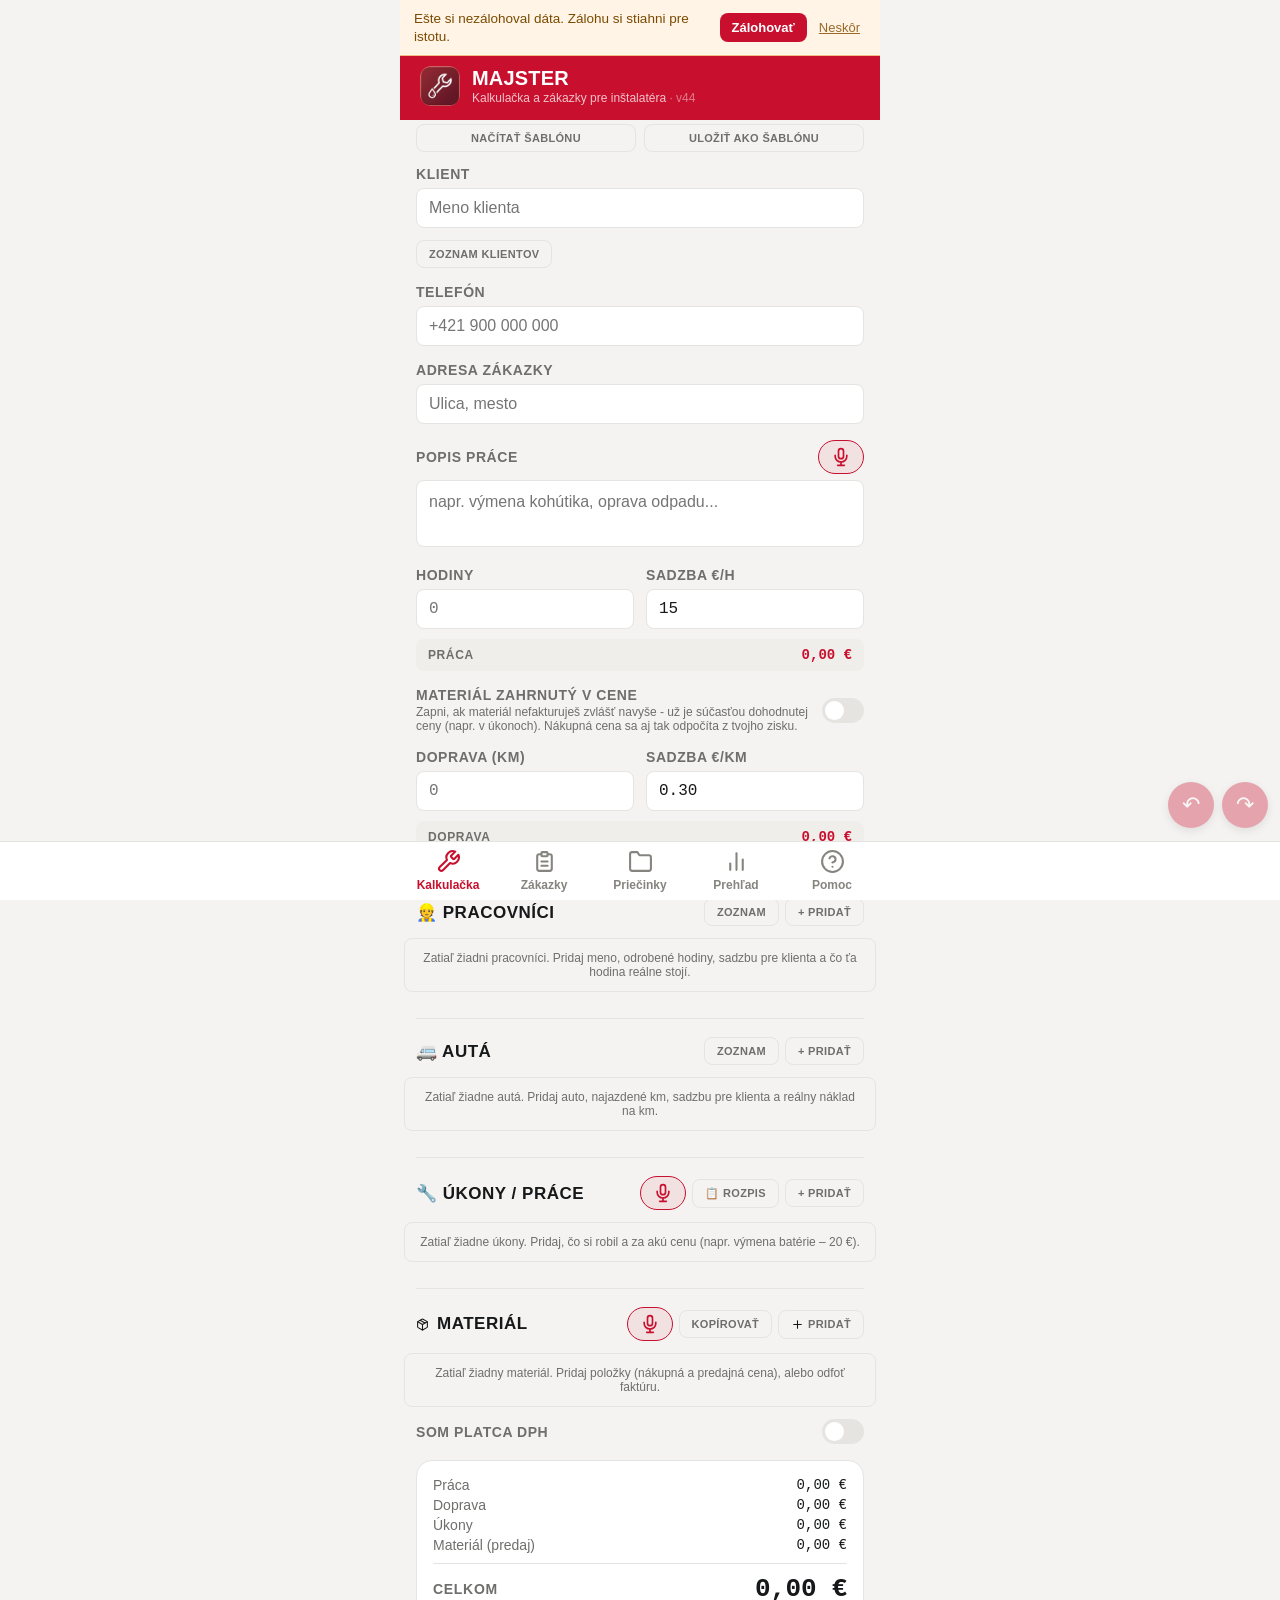
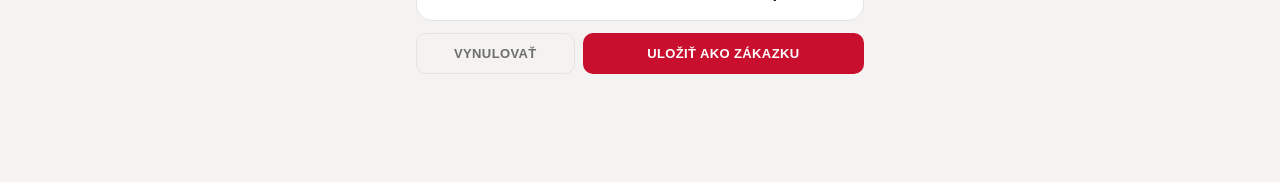
==== index.html @ df2d416d "Add files via upload" ====
<!DOCTYPE html>
<html lang="sk">
<head>
<meta charset="UTF-8" />
<meta name="viewport" content="width=device-width, initial-scale=1, maximum-scale=1, user-scalable=no, viewport-fit=cover" />
<title>Majster – Zákazky a fotodokumentácia</title>
<meta name="theme-color" content="#C8102E" />
<link rel="manifest" href="[data-uri]" />
<link rel="icon" href="[data-uri]" />
<link rel="apple-touch-icon" href="[data-uri]" />
<meta name="apple-mobile-web-app-capable" content="yes" />
<meta name="apple-mobile-web-app-status-bar-style" content="black-translucent" />
<style>
:root {
  --bg: #F4F3F1;
  --surface: #FFFFFF;
  --header-bg: #C8102E;
  --header-icon-bg: #8C0B20;
  --primary: #262626;
  --primary-dark: #1A1A1A;
  --accent: #C8102E;
  --accent-soft: #F7E3E2;
  --accent-light: #C98A2C;
  --success: #2F7D4F;
  --warning: #C98A2C;
  --danger: #A30E27;
  --text-dark: #17181A;
  --text-muted: #6E6E6C;
  --border: #E6E4E1;
  --grey: #86847F;
  --icon-badge-bg: #EFEEEB;
  --icon-badge-color: #1A1A1A;
  --radius-lg: 16px;
  --radius-md: 10px;
  --radius-sm: 8px;
}

* { box-sizing: border-box; }

html, body {
  margin: 0;
  padding: 0;
  background: var(--bg);
  color: var(--text-dark);
  font-family: -apple-system, BlinkMacSystemFont, 'Segoe UI', Roboto, Helvetica, Arial, sans-serif;
  -webkit-tap-highlight-color: transparent;
  overscroll-behavior-y: contain;
  touch-action: manipulation;
  -webkit-font-smoothing: antialiased;
}

.f-display { font-weight: 800; text-transform: uppercase; letter-spacing: 0.02em; }
.f-mono { font-family: ui-monospace, 'SF Mono', 'Cascadia Code', Menlo, Consolas, monospace; font-feature-settings: "tnum"; font-variant-numeric: tabular-nums; }

#app {
  max-width: 480px;
  margin: 0 auto;
  min-height: 100vh;
  min-height: 100dvh;
  display: flex;
  flex-direction: column;
  background: var(--bg);
}

/* ---------- Header ---------- */
.backup-reminder {
  display: flex;
  align-items: center;
  justify-content: space-between;
  gap: 10px;
  background: #FFF4E5;
  border-bottom: 1px solid #F0C088;
  color: #7A4A00;
  padding: calc(10px + env(safe-area-inset-top)) 14px 10px;
  font-size: 13.5px;
}
.backup-reminder-text { flex: 1; line-height: 1.3; }
.backup-reminder-actions { display: flex; gap: 6px; flex-shrink: 0; }
.btn-reminder-primary {
  background: var(--accent);
  color: #fff;
  border: none;
  border-radius: 8px;
  padding: 7px 12px;
  font-size: 13px;
  font-weight: 600;
  cursor: pointer;
}
.btn-reminder-primary:active { transform: scale(0.95); }
.btn-reminder-dismiss {
  background: none;
  border: none;
  color: #9A6A2A;
  font-size: 13px;
  padding: 7px 6px;
  cursor: pointer;
  text-decoration: underline;
}

.header {
  background: var(--header-bg);
  padding: calc(10px + env(safe-area-inset-top)) 20px 14px;
  display: flex;
  align-items: center;
  gap: 12px;
  position: sticky;
  top: 0;
  z-index: 20;
}
.header-icon {
  width: 40px; height: 40px;
  border-radius: 11px;
  overflow: hidden;
  display: flex; align-items: center; justify-content: center;
  flex-shrink: 0;
}
.header-title {
  color: #FFFFFF;
  font-weight: 800;
  font-size: 20px;
  letter-spacing: 0.01em;
  line-height: 1;
}
.header-sub {
  color: rgba(255,255,255,0.75);
  font-size: 12px;
  margin-top: 3px;
  text-transform: none;
  letter-spacing: 0;
}
.header-back {
  background: none;
  border: none;
  color: var(--text-muted);
  display: flex;
  align-items: center;
  gap: 4px;
  font-size: 14px;
  padding: 6px 2px;
  cursor: pointer;
}

/* ---------- Main content ---------- */
.view {
  flex: 1;
  overflow-y: auto;
  padding: 4px 16px 90px;
}
.hidden { display: none !important; }

/* ---------- Form elements ---------- */
.field { margin-bottom: 16px; }
.field-label {
  display: flex;
  align-items: center;
  gap: 6px;
  font-size: 14px;
  text-transform: uppercase;
  letter-spacing: 0.04em;
  color: var(--text-muted);
  margin-bottom: 6px;
  font-weight: 700;
}
input[type="text"], input[type="number"], input[type="date"], textarea, select {
  width: 100%;
  border: 1px solid var(--border);
  background: var(--surface);
  color: var(--text-dark);
  border-radius: var(--radius-sm);
  padding: 10px 12px;
  font-size: 16px;
  font-family: ui-monospace, 'SF Mono', Menlo, Consolas, monospace;
  outline: none;
}
input[type="text"], textarea, select { font-family: -apple-system, BlinkMacSystemFont, 'Segoe UI', Roboto, sans-serif; }
textarea { resize: none; overflow: hidden; }
textarea.auto-grow {
  min-height: 44px;
  line-height: 1.4;
  overflow: hidden;
}
input:focus, textarea:focus, select:focus { border-color: var(--accent); }

.row-2 {
  display: grid;
  grid-template-columns: 1fr 1fr;
  gap: 12px;
}
.inline-price {
  display: flex;
  align-items: center;
  justify-content: space-between;
  font-size: 12px;
  color: var(--text-muted);
  text-transform: uppercase;
  letter-spacing: 0.05em;
  font-weight: 700;
  background: var(--icon-badge-bg);
  border-radius: var(--radius-sm);
  padding: 8px 12px;
  margin: -6px 0 16px;
}
.inline-price-val {
  font-family: ui-monospace, 'SF Mono', Menlo, Consolas, monospace;
  font-weight: 700;
  font-size: 14px;
  color: var(--accent);
  text-transform: none;
  letter-spacing: 0;
}

.btn {
  border: none;
  border-radius: var(--radius-md);
  padding: 12px 16px;
  font-size: 13px;
  font-weight: 800;
  text-transform: uppercase;
  letter-spacing: 0.03em;
  cursor: pointer;
  transition: opacity 0.1s ease;
  font-family: inherit;
}
.btn:active { opacity: 0.7; }
.btn-primary { background: var(--accent); color: #fff; }
.btn-outline { background: transparent; border: 1px solid var(--border); color: var(--text-muted); }
.btn-ghost { background: none; border: none; color: var(--text-muted); padding: 8px; }
.btn-block { width: 100%; }
.btn-sm { padding: 7px 12px; font-size: 11px; border-radius: var(--radius-sm); }

.btn-row { display: flex; gap: 8px; margin-bottom: 16px; }
.btn-row .btn:first-child { flex: 1; }
.btn-row .btn:last-child { flex: 2; }

/* ---------- Cards / surfaces ---------- */
.card {
  background: var(--surface);
  border: 1px solid var(--border);
  border-radius: var(--radius-lg);
  padding: 16px;
  margin-bottom: 12px;
}

.summary-row {
  display: flex;
  justify-content: space-between;
  font-size: 14px;
  color: var(--text-muted);
  margin-bottom: 4px;
}
.summary-row .val { font-family: ui-monospace, 'SF Mono', Menlo, monospace; color: var(--text-dark); }
.divider-dashed {
  border-top: 1px solid var(--border);
  margin: 10px 0;
}
.profit-row {
  display: flex;
  justify-content: space-between;
  align-items: center;
  margin-bottom: 4px;
}
.profit-row .profit-label {
  font-size: 16px;
  font-weight: 700;
  color: var(--text-dark);
}
.profit-row .profit-val {
  font-family: ui-monospace, 'SF Mono', Menlo, monospace;
  font-size: 20px;
  font-weight: 800;
}
.total-row {
  display: flex;
  justify-content: space-between;
  align-items: center;
}
.total-label {
  font-weight: 800;
  font-size: 14px;
  color: var(--text-muted);
  text-transform: uppercase;
  letter-spacing: 0.05em;
}
.total-value {
  font-family: ui-monospace, 'SF Mono', Menlo, monospace;
  font-weight: 600;
  font-size: 26px;
  color: var(--text-dark);
  letter-spacing: -0.01em;
}

/* ---------- Materials / list rows ---------- */
.mat-item { margin-bottom: 14px; }
.drag-handle {
  flex: 0 0 auto;
  display: flex;
  align-items: center;
  justify-content: center;
  width: 34px;
  align-self: stretch;
  color: var(--text-muted);
  cursor: grab;
  touch-action: none;
  -webkit-user-select: none;
  user-select: none;
  border-radius: 8px;
}
.drag-handle:active { cursor: grabbing; }
.drag-ghost {
  opacity: 0.4;
}
.drag-active {
  background: rgba(0,0,0,0.04);
  border-radius: 12px;
  box-shadow: 0 4px 14px rgba(0,0,0,0.15);
}
.reorder-hint {
  font-size: 11px;
  color: var(--text-muted);
  margin: 0 0 8px 2px;
}
.mat-row {
  display: flex;
  gap: 8px;
  align-items: center;
  flex-wrap: wrap;
  margin-bottom: 2px;
}
.mat-row textarea[data-field="name"] {
  flex: 1 1 100%;
  width: 100%;
}
.mat-row input[type="text"] { flex: 1.4; }
.mat-row input[type="number"] { flex: 0 0 90px; width: 90px; text-align: right; min-width: 0; }
.mat-row .icon-btn { flex: 0 0 auto; }
.work-row {
  background: var(--card, #fff);
  border: 1px solid rgba(0,0,0,0.07);
  border-radius: 12px;
  padding: 8px;
  margin-bottom: 8px !important;
  flex-wrap: wrap;
}
.work-row textarea[data-field="name"] {
  flex: 1 1 100%;
  width: 100%;
  min-width: 0;
}
.work-row input[type="number"] { flex: 0 0 90px; width: 90px; text-align: right; min-width: 0; }
.work-row .icon-btn { flex: 0 0 auto; }
.work-row .drag-handle { align-self: center; }
.row-controls {
  flex: 1 1 100%;
  display: flex;
  align-items: center;
  justify-content: flex-end;
  gap: 8px;
  flex-wrap: wrap;
}
/* Políčko s trvalým popiskom nad ním */
.field-wrap {
  display: flex;
  flex-direction: column;
  gap: 2px;
  min-width: 0;
}
.field-wrap > .field-label {
  font-size: 11px;
  font-weight: 600;
  color: var(--text-muted);
  padding-left: 2px;
  letter-spacing: 0.02em;
}
.field-wrap.fw-name { flex: 1 1 100%; }
.field-wrap.fw-name input { width: 100%; }
.field-wrap.fw-num { flex: 0 0 auto !important; }
.field-wrap.fw-num input { width: 82px !important; }
.field-wrap > .field-label { font-size: 10px; margin-bottom: 0; }
.row-controls .field-wrap.fw-num { flex: 0 0 auto !important; }
.row-controls .field-wrap.fw-num input { width: 82px !important; }

/* TVRDÉ kompaktné rozmery – zabránia obrovským štvorcom */
.mat-row input, .work-row input,
.field-wrap input {
  height: 40px !important;
  min-height: 0 !important;
  box-sizing: border-box !important;
}
.mat-row, .work-row { align-items: flex-end !important; }

/* Ultra-kompaktná položka: meno hore, čísla v jednom riadku vedľa seba */
.compact-item {
  padding: 8px 10px !important;
}
.compact-item .ci-top {
  display: flex;
  align-items: center;
  gap: 6px;
  margin-bottom: 6px;
}
.compact-item .ci-top .drag-handle { flex: 0 0 auto; opacity: 0.4; }
.compact-item .ci-name {
  flex: 1 1 auto;
  height: 34px !important;
  font-size: 15px !important;
  padding: 4px 8px !important;
}
.compact-item .ci-trash { flex: 0 0 auto; }
.compact-item .ci-nums {
  display: flex;
  gap: 6px;
  align-items: flex-end;
}
.compact-item .ci-num {
  display: flex;
  flex-direction: column;
  gap: 1px;
  flex: 1 1 0;
  min-width: 0;
}
.compact-item .ci-num-percent {
  flex: 0 0 50px;
}
.compact-item .ci-num > span {
  font-size: 9px;
  font-weight: 600;
  color: var(--text-muted);
  text-transform: uppercase;
  letter-spacing: 0.02em;
  white-space: nowrap;
  overflow: hidden;
  text-overflow: ellipsis;
}
.compact-item .ci-num input {
  width: 100% !important;
  height: 34px !important;
  padding: 4px 6px !important;
  font-size: 14px !important;
  text-align: center;
  border-radius: 7px;
}
.compact-item textarea.ci-name {
  flex: 1 1 auto;
  min-height: 34px !important;
  height: 34px !important;
  font-size: 15px !important;
  padding: 6px 8px !important;
  line-height: 1.25;
}
.compact-item .ci-expand {
  flex: 0 0 auto;
  width: 30px;
  height: 34px;
  border: none;
  background: none;
  color: var(--text-muted);
  display: flex;
  align-items: center;
  justify-content: center;
  cursor: pointer;
  padding: 0;
  transition: transform 0.2s ease;
}
.compact-item.expanded .ci-expand { transform: rotate(180deg); }
.mat-category-tag {
  font-size: 11px; color: var(--accent-light); background: rgba(220,38,38,0.08);
  display: inline-block; padding: 2px 8px; border-radius: 20px; margin: 2px 0 4px 0;
}
.category-filter-row { display: flex; flex-wrap: wrap; gap: 6px; }
.category-chip {
  font-size: 12px; padding: 5px 12px; border-radius: 20px; border: 1px solid var(--border);
  background: var(--card-bg); color: var(--text-muted); cursor: pointer; white-space: nowrap;
}
.category-chip.active { background: var(--accent); color: #fff; border-color: var(--accent); }
.ci-num-percent input { color: var(--accent); font-weight: 600; }
.compact-item.expanded textarea.ci-name {
  height: auto !important;
  min-height: 34px !important;
  white-space: pre-wrap;
  overflow: visible;
}
.compact-item .ci-actions {
  display: flex;
  align-items: center;
  gap: 6px;
  flex: 0 0 auto;
  margin-left: auto;
  align-self: flex-end;
  padding-bottom: 2px;
}

/* Kompaktné okienka v úkonoch, materiáli, pracovníkoch a autách */
.mat-row textarea,
.mat-row input,
.work-row textarea,
.work-row input {
  padding: 6px 9px;
  font-size: 15px;
  border-radius: 8px;
}
.mat-row textarea.auto-grow,
.work-row textarea.auto-grow {
  min-height: 32px;
  line-height: 1.25;
}
.work-row { padding: 6px; gap: 6px; }
.mat-row { gap: 6px; margin-bottom: 0; }
.mat-row[style*="margin-top"] { margin-top: 5px !important; }
.mat-item {
  margin-bottom: 7px;
  background: var(--card, #fff);
  border: 1px solid rgba(0,0,0,0.07);
  border-radius: 10px;
  padding: 7px;
}
/* Zoznamy položiek využijú celú šírku karty (zrušia bočný padding karty) */
#calcWorkItemsList, #calcMaterialsList, #calcWorkersList, #calcVehiclesList,
#editWorkItemsList, #editMaterialsList, #editWorkersList, #editVehiclesList {
  margin-left: -12px;
  margin-right: -12px;
}
#calcWorkItemsList > *, #calcMaterialsList > *, #calcWorkersList > *, #calcVehiclesList > *,
#editWorkItemsList > *, #editMaterialsList > *, #editWorkersList > *, #editVehiclesList > * {
  margin-left: 0;
  margin-right: 0;
}
.mat-profit {
  font-size: 11px;
  color: var(--text-muted);
  text-align: right;
  padding-right: 4px;
  margin-top: 3px;
}
.mat-profit-val { font-family: ui-monospace, 'SF Mono', Menlo, Consolas, monospace; font-weight: 700; }
.check-btn {
  flex: 0 0 auto;
  width: 24px;
  height: 24px;
  border-radius: 50%;
  border: 2px solid var(--border);
  background: #fff;
  color: transparent;
  display: flex;
  align-items: center;
  justify-content: center;
  cursor: pointer;
  padding: 0;
  align-self: center;
  transition: all 0.15s ease;
}
.check-btn.checked {
  background: var(--success);
  border-color: var(--success);
  color: #fff;
}
.item-done textarea[data-field="name"] {
  text-decoration: line-through;
  opacity: 0.5;
}
.item-done .drag-handle { opacity: 0.4; }
.client-history-item {
  display: flex;
  justify-content: space-between;
  align-items: center;
  gap: 10px;
  padding: 8px 0;
  border-bottom: 1px solid var(--border);
  cursor: pointer;
}
.client-history-item:last-child { border-bottom: none; }
.upcoming-item {
  display: flex;
  justify-content: space-between;
  align-items: center;
  gap: 10px;
  padding: 12px 16px;
  border-bottom: 1px solid var(--border);
  cursor: pointer;
}
.upcoming-item:last-child { border-bottom: none; }
.client-suggestions {
  position: absolute;
  top: 100%;
  left: 0;
  right: 0;
  background: var(--surface);
  border: 1px solid var(--border);
  border-radius: var(--radius-sm);
  margin-top: 4px;
  max-height: 220px;
  overflow-y: auto;
  z-index: 15;
  box-shadow: 0 4px 14px rgba(0,0,0,0.12);
}
.client-suggestion-item {
  padding: 10px 12px;
  border-bottom: 1px solid var(--border);
  cursor: pointer;
}
.client-suggestion-item:last-child { border-bottom: none; }
.client-suggestion-item:active { background: var(--bg); }
.client-suggestion-name { font-weight: 700; font-size: 14px; }
.client-suggestion-meta { font-size: 12px; color: var(--text-muted); margin-top: 1px; }
.calc-tool-header {
  width: 100%;
  display: flex;
  justify-content: space-between;
  align-items: center;
  background: none;
  border: none;
  padding: 16px;
  font-size: 14px;
  font-weight: 700;
  color: var(--text-dark);
  cursor: pointer;
  text-align: left;
}
.calc-tool-chevron { color: var(--text-muted); transition: transform 0.15s ease; display: flex; }
.calc-tool-body { padding: 0 16px 16px; }
.empty-hint {
  font-size: 12px;
  color: var(--text-muted);
  border: 1px solid var(--border);
  border-radius: var(--radius-sm);
  padding: 12px;
  margin-bottom: 12px;
  text-align: center;
}

/* ---------- Job ticket card ---------- */
.ticket {
  position: relative;
  background: var(--surface);
  border: 1px solid var(--border);
  border-radius: var(--radius-lg);
  padding: 16px;
  margin-bottom: 12px;
  cursor: pointer;
}
.ticket:active { opacity: 0.85; }

.ticket-head {
  display: flex;
  justify-content: space-between;
  align-items: flex-start;
  gap: 8px;
}
.ticket-client {
  font-size: 16px;
  line-height: 1.2;
  color: var(--text-dark);
}
.status-badge {
  display: inline-flex;
  align-items: center;
  gap: 5px;
  font-size: 11px;
  font-weight: 600;
  text-transform: uppercase;
  letter-spacing: 0.04em;
  white-space: nowrap;
  flex-shrink: 0;
  padding-top: 2px;
}
.status-dot {
  width: 6px; height: 6px;
  border-radius: 50%;
  flex-shrink: 0;
}
.ticket-body {
  font-size: 13px;
  color: var(--text-muted);
  margin: 8px 0;
}
.ticket-body div { margin-bottom: 2px; display: flex; align-items: center; gap: 5px; }
.ticket-foot {
  display: flex;
  justify-content: space-between;
  align-items: center;
  margin-top: 6px;
}
.ticket-total {
  font-family: ui-monospace, 'SF Mono', Menlo, monospace;
  font-weight: 600;
  font-size: 19px;
  color: var(--text-dark);
  letter-spacing: -0.01em;
}
.status-chips {
  display: flex;
  gap: 6px;
  overflow-x: auto;
  padding-top: 10px;
  margin-top: 8px;
  border-top: 1px solid var(--border);
}
.chip {
  flex-shrink: 0;
  font-size: 11px;
  padding: 6px 10px;
  border-radius: 999px;
  border: 1px solid var(--border);
  color: var(--text-muted);
  background: transparent;
  cursor: pointer;
  font-family: inherit;
}
.chip.active { color: #fff; border-color: transparent; }

/* ---------- Bottom nav ---------- */
.bottom-nav {
  position: fixed;
  bottom: 0; left: 0; right: 0;
  background: var(--surface);
  border-top: 1px solid var(--border);
  display: flex;
  justify-content: center;
  padding-bottom: max(4px, calc(env(safe-area-inset-bottom) - 12px));
  z-index: 30;
  transform: translateZ(0);
  will-change: transform;
  -webkit-backface-visibility: hidden;
  backface-visibility: hidden;
}
.undo-fab {
  position: fixed;
  right: 12px;
  bottom: calc(72px + env(safe-area-inset-bottom));
  display: none;
  gap: 8px;
  z-index: 31;
  transform: translateZ(0);
}
.undo-fab.show { display: flex; }
.undo-fab-btn {
  width: 46px;
  height: 46px;
  border-radius: 50%;
  border: none;
  background: var(--accent, #C8102E);
  color: #fff;
  font-size: 22px;
  line-height: 1;
  display: flex;
  align-items: center;
  justify-content: center;
  cursor: pointer;
  box-shadow: 0 3px 10px rgba(0,0,0,0.25);
  transition: opacity 0.15s ease;
}
.undo-fab-btn:disabled { opacity: 0.35; cursor: default; }
.bottom-nav-inner {
  max-width: 480px;
  width: 100%;
  display: flex;
}
.nav-btn {
  flex: 1;
  background: none;
  border: none;
  display: flex;
  flex-direction: column;
  align-items: center;
  gap: 4px;
  padding: 7px 0 4px;
  color: var(--grey);
  cursor: pointer;
  font-size: 12px;
  font-family: inherit;
  font-weight: 700;
}
.nav-btn.active { color: var(--accent); }
.nav-btn svg { width: 25px; height: 25px; }

/* ---------- Stats grid ---------- */
.stats-grid {
  display: grid;
  grid-template-columns: 1fr 1fr;
  gap: 12px;
  margin-bottom: 12px;
}
.stat-card { grid-column: span 1; }
.stat-card.wide { grid-column: span 2; }
.stat-label {
  font-size: 11px;
  text-transform: uppercase;
  letter-spacing: 0.06em;
  color: var(--text-muted);
  margin-bottom: 4px;
  font-weight: 700;
}
.stat-value {
  font-family: ui-monospace, 'SF Mono', Menlo, monospace;
  font-weight: 600;
  font-size: 19px;
  letter-spacing: -0.01em;
}

/* ---------- Folders ---------- */
.folder-card {
  display: flex;
  align-items: center;
  gap: 12px;
  background: var(--surface);
  border: 1px solid var(--border);
  border-radius: var(--radius-lg);
  padding: 14px 16px;
  margin-bottom: 10px;
  cursor: pointer;
}
.folder-icon-wrap {
  width: 38px; height: 38px;
  border-radius: 10px;
  background: var(--icon-badge-bg);
  display: flex; align-items: center; justify-content: center;
  flex-shrink: 0;
  color: var(--icon-badge-color);
}
.folder-name { font-weight: 800; text-transform: uppercase; letter-spacing: 0.02em; font-size: 14px; }
.folder-meta { font-size: 12px; color: var(--text-muted); margin-top: 2px; text-transform: none; letter-spacing: 0; }
.folder-chevron { color: var(--accent); flex-shrink: 0; }

/* ---------- Photo grid ---------- */
.photo-grid {
  display: grid;
  grid-template-columns: repeat(3, 1fr);
  gap: 6px;
  margin-bottom: 12px;
}
.photo-thumb {
  position: relative;
  aspect-ratio: 1;
  border-radius: var(--radius-sm);
  overflow: hidden;
  background: var(--bg);
  border: 1px solid var(--border);
}
.photo-thumb img { width: 100%; height: 100%; object-fit: cover; display: block; cursor: pointer; }
.photo-del {
  position: absolute;
  top: 4px;
  right: 4px;
  width: 24px;
  height: 24px;
  padding: 0;
  border: none;
  border-radius: 50%;
  background: rgba(0,0,0,0.6);
  color: #fff;
  display: flex;
  align-items: center;
  justify-content: center;
  z-index: 2;
  cursor: pointer;
}
.photo-del:active { background: rgba(0,0,0,0.8); transform: scale(0.92); }

/* ---------- Photo lightbox (fullscreen preview) ---------- */
.lightbox {
  position: fixed;
  inset: 0;
  background: rgba(0,0,0,0.92);
  z-index: 70;
  display: flex;
  align-items: center;
  justify-content: center;
  padding: 20px;
}
.lightbox-img {
  max-width: 100%;
  max-height: 100%;
  object-fit: contain;
  border-radius: var(--radius-md);
}
.lightbox-close {
  position: absolute;
  top: calc(20px + env(safe-area-inset-top));
  right: 20px;
  width: 40px;
  height: 40px;
  border-radius: 50%;
  background: rgba(255,255,255,0.15);
  color: #fff;
  border: none;
  display: flex;
  align-items: center;
  justify-content: center;
  cursor: pointer;
}
.lightbox-nav {
  position: absolute;
  top: 50%;
  transform: translateY(-50%);
  width: 44px;
  height: 44px;
  border-radius: 50%;
  background: rgba(255,255,255,0.15);
  color: #fff;
  border: none;
  display: flex;
  align-items: center;
  justify-content: center;
  cursor: pointer;
  font-size: 26px;
  line-height: 1;
  z-index: 72;
}
.lightbox-nav.prev { left: 12px; }
.lightbox-nav.next { right: 12px; }
.lightbox-nav:disabled { opacity: 0.25; }
.lightbox-counter {
  position: absolute;
  top: calc(24px + env(safe-area-inset-top));
  left: 50%;
  transform: translateX(-50%);
  color: #fff;
  font-size: 14px;
  font-weight: 600;
  background: rgba(0,0,0,0.4);
  padding: 4px 12px;
  border-radius: 999px;
  z-index: 72;
}
.lightbox-stage {
  width: 100%;
  height: 100%;
  overflow: hidden;
  display: flex;
  align-items: center;
  justify-content: center;
  touch-action: none;
}
.lightbox-stage img {
  max-width: 100%;
  max-height: 100%;
  object-fit: contain;
  transform-origin: center center;
  will-change: transform;
}
.phone-link {
  display: inline-flex;
  align-items: center;
  gap: 6px;
  color: var(--accent, #C8102E);
  font-weight: 600;
  text-decoration: none;
  padding: 2px 0;
}
.phone-link svg { flex-shrink: 0; }
.phone-input-row {
  display: flex;
  gap: 8px;
  align-items: stretch;
}
.phone-input-row input { flex: 1 1 auto; }
.phone-call-btn {
  flex: 0 0 auto;
  width: 48px;
  border: none;
  border-radius: 6px;
  background: var(--accent, #C8102E);
  color: #fff;
  display: flex;
  align-items: center;
  justify-content: center;
  cursor: pointer;
}
.phone-call-btn:disabled { opacity: 0.35; cursor: default; }
  width: 20px; height: 20px;
  border-radius: 50%;
  background: rgba(20,18,15,0.55);
  color: #fff;
  border: none;
  display: flex; align-items: center; justify-content: center;
  cursor: pointer;
  padding: 0;
}
.photo-add-tile {
  aspect-ratio: 1;
  border-radius: var(--radius-sm);
  border: 1px solid var(--border);
  display: flex; align-items: center; justify-content: center;
  color: var(--text-muted);
  cursor: pointer;
  background: var(--surface);
}
.file-thumb {
  display: flex;
  flex-direction: column;
  align-items: center;
  justify-content: center;
  gap: 4px;
  background: var(--icon-badge-bg);
  padding: 6px 4px;
  cursor: pointer;
}
.file-thumb-icon { color: var(--accent); }
.file-thumb-name {
  font-size: 9px;
  color: var(--text-muted);
  text-align: center;
  overflow: hidden;
  text-overflow: ellipsis;
  white-space: nowrap;
  max-width: 100%;
  padding: 0 2px;
}

/* ---------- Notes log ---------- */
.note-item {
  border-bottom: 1px solid var(--border);
  padding: 10px 0;
}
.note-item:last-child { border-bottom: none; }
.note-date {
  font-size: 11px;
  color: var(--text-muted);
  margin-bottom: 3px;
}
.note-text { font-size: 14px; white-space: pre-wrap; }

/* ---------- Payments ---------- */
.payment-item {
  display: flex;
  justify-content: space-between;
  font-size: 13px;
  padding: 6px 0;
  border-bottom: 1px solid var(--border);
}
.payment-item:last-child { border-bottom: none; }

/* ---------- Section headers ---------- */
.section-label {
  display: flex;
  align-items: center;
  justify-content: space-between;
  gap: 8px;
  flex-wrap: wrap;
  margin: 26px 0 12px;
  padding-top: 18px;
  border-top: 1px solid var(--border, rgba(0,0,0,0.08));
}
.section-label:first-child { border-top: none; padding-top: 0; margin-top: 14px; }
.section-label span:first-child {
  font-size: 17px;
  text-transform: uppercase;
  letter-spacing: 0.03em;
  color: var(--text-dark);
  display: flex; align-items: center; gap: 8px;
  font-weight: 800;
}

/* ---------- Toggle switch ---------- */
.switch {
  width: 42px; height: 25px;
  border-radius: 999px;
  background: var(--border);
  position: relative;
  border: none;
  cursor: pointer;
  flex-shrink: 0;
}
.switch.on { background: var(--accent); }
.switch-knob {
  position: absolute;
  top: 3px; left: 3px;
  width: 19px; height: 19px;
  border-radius: 50%;
  background: #fff;
  transition: left 0.15s ease;
}
.switch.on .switch-knob { left: 20px; }

/* ---------- Toast ---------- */
.toast {
  position: fixed;
  bottom: 90px;
  left: 50%;
  transform: translateX(-50%);
  background: var(--primary-dark);
  color: #fff;
  font-size: 13px;
  padding: 10px 18px;
  border-radius: 999px;
  z-index: 50;
  opacity: 0;
  pointer-events: none;
  transition: opacity 0.25s ease;
}
.toast.show { opacity: 1; }

/* ---------- Empty states ---------- */
.empty-state {
  text-align: center;
  color: var(--text-muted);
  font-size: 14px;
  border: 1px solid var(--border);
  border-radius: var(--radius-lg);
  padding: 32px 20px;
  margin-top: 16px;
}

/* ---------- Modal (confirm) ---------- */
.modal-backdrop {
  position: fixed; inset: 0;
  background: rgba(20,18,15,0.4);
  display: flex; align-items: flex-end;
  justify-content: center;
  z-index: 60;
}
.modal-sheet {
  background: var(--surface);
  width: 100%;
  max-width: 480px;
  border-radius: 20px 20px 0 0;
  padding: 20px 20px 24px;
}
.modal-title { font-weight: 700; font-size: 17px; letter-spacing: -0.01em; margin-bottom: 8px; }
.modal-text { font-size: 14px; color: var(--text-muted); margin-bottom: 16px; }
.modal-actions { display: flex; gap: 8px; }
.modal-actions .btn { flex: 1; }

/* Small icon buttons in headers */
.icon-btn {
  background: none;
  border: none;
  color: var(--text-muted);
  cursor: pointer;
  padding: 8px;
  display: flex;
}

.mic-btn {
  background: rgba(200,16,46,0.08);
  border: 1.5px solid var(--accent);
  color: var(--accent);
  cursor: pointer;
  padding: 6px 12px;
  border-radius: 20px;
  display: inline-flex;
  align-items: center;
  gap: 6px;
  font-size: 13px;
  font-weight: 600;
  transition: color .15s, border-color .15s, background .15s, transform .1s;
}
.mic-btn .mic-label { line-height: 1; }
.mic-btn .mic-label:empty { display: none; }
.mic-btn:active { transform: scale(0.94); }
.mic-btn.recording {
  color: #fff;
  background: var(--accent);
  border-color: var(--accent);
  animation: micPulse 1.2s ease-in-out infinite;
}
@keyframes micPulse {
  0%, 100% { box-shadow: 0 0 0 0 rgba(200,16,46,0.55); }
  50% { box-shadow: 0 0 0 8px rgba(200,16,46,0); }
}

/* ---------- Print invoice (hidden on screen, shown when printing) ---------- */
.print-only { display: none; }
@media print {
  #app { display: none !important; }
  .print-only {
    display: block !important;
    color: #111;
    font-family: -apple-system, sans-serif;
    padding: 24px;
    max-width: 700px;
    margin: 0 auto;
  }
  .pi-header { display: flex; justify-content: space-between; align-items: baseline; border-bottom: 3px solid #111; padding-bottom: 10px; margin-bottom: 16px; }
  .pi-title { font-size: 20px; font-weight: 800; letter-spacing: 0.02em; }
  .pi-date { font-size: 13px; color: #555; }
  .pi-client { margin-bottom: 14px; font-size: 14px; line-height: 1.5; }
  .pi-desc { font-size: 13px; color: #333; margin-bottom: 16px; font-style: italic; }
  .pi-table { width: 100%; border-collapse: collapse; margin-bottom: 12px; }
  .pi-table td { padding: 6px 0; border-bottom: 1px solid #ddd; font-size: 14px; }
  .pi-table td:last-child { text-align: right; font-family: ui-monospace, monospace; }
  .pi-total { display: flex; justify-content: space-between; font-size: 22px; font-weight: 800; border-top: 3px solid #111; padding-top: 10px; margin-bottom: 16px; }
  .pi-payments { font-size: 13px; color: #333; line-height: 1.6; }
}

</style>
</head>
<body>

<div id="app">

  <!-- Pripomienka zálohy -->
  <div id="backupReminder" class="backup-reminder" style="display:none;">
    <div class="backup-reminder-text">
      <span id="backupReminderMsg">Dlho si nezálohoval dáta.</span>
    </div>
    <div class="backup-reminder-actions">
      <button type="button" id="backupReminderNow" class="btn-reminder-primary">Zálohovať</button>
      <button type="button" id="backupReminderLater" class="btn-reminder-dismiss" aria-label="Odložiť">Neskôr</button>
    </div>
  </div>

  <!-- Header -->
  <div class="header" id="header">
    <div class="header-icon" id="headerIcon"></div>
    <div>
      <div class="header-title f-display" id="headerTitle">MAJSTER</div>
      <div class="header-sub" id="headerSub">Kalkulačka a zákazky pre inštalatéra <span style="opacity:0.6;">· v44</span></div>
    </div>
  </div>

  <!-- ================= CALCULATOR VIEW ================= -->
  <div class="view" id="view-calc">
    <div style="display:flex; gap:8px; margin-bottom:14px;">
      <button class="btn btn-outline btn-sm" id="calcLoadTemplateBtn" style="flex:1;">Načítať šablónu</button>
      <button class="btn btn-outline btn-sm" id="calcSaveTemplateBtn" style="flex:1;">Uložiť ako šablónu</button>
    </div>
    <div class="field" style="position:relative;">
      <div class="field-label" id="ic-home">Klient</div>
      <input type="text" id="calcClientName" placeholder="Meno klienta" autocomplete="off" />
      <div id="clientSuggestions" class="client-suggestions hidden"></div>
    </div>
    <button class="btn btn-outline btn-sm" id="showAllClientsBtn" style="margin-top:-10px; margin-bottom:16px;">Zoznam klientov</button>
    <div class="field">
      <div class="field-label">Telefón</div>
      <input type="text" id="calcPhone" placeholder="+421 900 000 000" />
    </div>
    <div class="field">
      <div class="field-label">Adresa zákazky</div>
      <input type="text" id="calcAddress" placeholder="Ulica, mesto" />
    </div>
    <div class="field">
      <div class="field-label" style="display:flex; justify-content:space-between; align-items:center;">
        <span>Popis práce</span>
        <button type="button" class="mic-btn" data-mic-target="calcDescription" title="Diktovať" aria-label="Diktovať"><svg width="20" height="20" viewBox="0 0 24 24" fill="none" stroke="currentColor" stroke-width="2" stroke-linecap="round" stroke-linejoin="round"><path d="M12 2a3 3 0 0 0-3 3v6a3 3 0 0 0 6 0V5a3 3 0 0 0-3-3z"/><path d="M19 10v1a7 7 0 0 1-14 0v-1"/><line x1="12" y1="18" x2="12" y2="22"/><line x1="8" y1="22" x2="16" y2="22"/></svg><span class="mic-label"></span></button>
      </div>
      <textarea id="calcDescription" class="auto-grow" rows="2" placeholder="napr. výmena kohútika, oprava odpadu..."></textarea>
    </div>

    <div class="row-2">
      <div class="field">
        <div class="field-label" id="ic-clock-label">Hodiny</div>
        <input type="number" inputmode="decimal" id="calcHours" placeholder="0" />
      </div>
      <div class="field">
        <div class="field-label">Sadzba €/h</div>
        <input type="number" inputmode="decimal" id="calcHourlyRate" value="15" />
      </div>
    </div>
    <div class="inline-price"><span>Práca</span><span class="inline-price-val" id="calcHoursPrice">0,00 €</span></div>

    <div class="field" style="display:flex; align-items:center; justify-content:space-between; margin-top:10px;">
      <div>
        <div class="field-label" style="margin-bottom:2px;">Materiál zahrnutý v cene</div>
        <div class="folder-meta">Zapni, ak materiál nefakturuješ zvlášť navyše - už je súčasťou dohodnutej ceny (napr. v úkonoch). Nákupná cena sa aj tak odpočíta z tvojho zisku.</div>
      </div>
      <button class="switch" id="calcMaterialIncludedToggle" style="flex:0 0 auto; margin-left:10px;"><span class="switch-knob"></span></button>
    </div>

    <div class="row-2">
      <div class="field">
        <div class="field-label" id="ic-truck-label">Doprava (km)</div>
        <input type="number" inputmode="decimal" id="calcKm" placeholder="0" />
      </div>
      <div class="field">
        <div class="field-label">Sadzba €/km</div>
        <input type="number" inputmode="decimal" id="calcKmRate" value="0.30" />
      </div>
    </div>
    <div class="inline-price"><span>Doprava</span><span class="inline-price-val" id="calcKmPrice">0,00 €</span></div>

    <div class="section-label">
      <span>👷 Pracovníci</span>
      <span style="display:flex; gap:6px;">
        <button class="btn btn-outline btn-sm" id="calcPickWorkerBtn">Zoznam</button>
        <button class="btn btn-outline btn-sm" id="calcAddWorkerBtn">+ Pridať</button>
      </span>
    </div>
    <div id="calcWorkersList"></div>

    <div class="section-label">
      <span>🚐 Autá</span>
      <span style="display:flex; gap:6px;">
        <button class="btn btn-outline btn-sm" id="calcPickVehicleBtn">Zoznam</button>
        <button class="btn btn-outline btn-sm" id="calcAddVehicleBtn">+ Pridať</button>
      </span>
    </div>
    <div id="calcVehiclesList"></div>

    <div class="section-label">
      <span>🔧 Úkony / práce</span>
      <span style="display:flex; gap:6px; align-items:center;">
        <button type="button" class="mic-btn" data-mic-items="calc" title="Diktovať úkony" aria-label="Diktovať úkony"><svg width="20" height="20" viewBox="0 0 24 24" fill="none" stroke="currentColor" stroke-width="2" stroke-linecap="round" stroke-linejoin="round"><path d="M12 2a3 3 0 0 0-3 3v6a3 3 0 0 0 6 0V5a3 3 0 0 0-3-3z"/><path d="M19 10v1a7 7 0 0 1-14 0v-1"/><line x1="12" y1="18" x2="12" y2="22"/><line x1="8" y1="22" x2="16" y2="22"/></svg><span class="mic-label"></span></button>
        <button type="button" class="btn btn-outline btn-sm" id="calcParseRozpisBtn" title="Vložiť rozpis textom">📋 Rozpis</button>
        <button class="btn btn-outline btn-sm" id="calcAddWorkItemBtn">+ Pridať</button>
      </span>
    </div>
    <div id="calcWorkItemsList"></div>

    <div class="section-label">
      <span id="ic-material-label">📦 Materiál</span>
      <span style="display:flex; gap:6px; align-items:center;">
        <button type="button" class="mic-btn" data-mic-materials="calc" title="Diktovať materiál" aria-label="Diktovať materiál"><svg width="20" height="20" viewBox="0 0 24 24" fill="none" stroke="currentColor" stroke-width="2" stroke-linecap="round" stroke-linejoin="round"><path d="M12 2a3 3 0 0 0-3 3v6a3 3 0 0 0 6 0V5a3 3 0 0 0-3-3z"/><path d="M19 10v1a7 7 0 0 1-14 0v-1"/><line x1="12" y1="18" x2="12" y2="22"/><line x1="8" y1="22" x2="16" y2="22"/></svg><span class="mic-label"></span></button>
        <button type="button" class="btn btn-outline btn-sm" data-copy-materials="calc">Kopírovať</button>
        <button class="btn btn-outline btn-sm" id="calcAddMaterialBtn" style="display:flex;align-items:center;gap:4px;">
          <span id="ic-plus-inline"></span> Pridať
        </button>
      </span>
    </div>
    <div id="calcMaterialsList"></div>

    <div class="field" style="display:flex; align-items:center; justify-content:space-between; margin-top:8px;">
      <div class="field-label" style="margin-bottom:0;" id="ic-vat-label">Som platca DPH</div>
      <div style="display:flex; align-items:center; gap:8px;">
        <input type="number" inputmode="decimal" id="calcVatRate" value="20" style="width:60px; display:none;" />
        <button class="switch" id="calcVatToggle"><span class="switch-knob"></span></button>
      </div>
    </div>

    <div class="card" id="calcSummary"></div>

    <div class="btn-row">
      <button class="btn btn-outline" id="calcResetBtn">Vynulovať</button>
      <button class="btn btn-primary" id="calcSaveBtn">Uložiť ako zákazku</button>
    </div>
  </div>

  <!-- ================= JOBS LIST VIEW ================= -->
  <div class="view hidden" id="view-jobs">
    <div class="field">
      <input type="text" id="jobsSearchInput" placeholder="Hľadať podľa klienta, adresy, popisu..." autocomplete="off"/>
    </div>
    <div id="jobsList"></div>
  </div>

  <!-- ================= JOB DETAIL VIEW ================= -->
  <div class="view hidden" id="view-job-detail">
    <div id="jobDetailContent"></div>
  </div>

  <!-- ================= FOLDERS LIST VIEW ================= -->
  <div class="view hidden" id="view-folders">
    <button class="btn btn-primary btn-block" id="folderCreateBtn" style="margin-bottom:14px;">+ Nový priečinok</button>
    <div class="field">
      <input type="text" id="foldersSearchInput" placeholder="Hľadať priečinok..." autocomplete="off"/>
    </div>
    <div id="foldersList"></div>
  </div>

  <!-- ================= FOLDER DETAIL VIEW ================= -->
  <div class="view hidden" id="view-folder-detail">
    <div id="folderDetailContent"></div>
  </div>

  <!-- ================= HELP VIEW (Inštalatér pomoc) ================= -->
  <div class="view hidden" id="view-help">
    <div class="folder-card" id="calcToolsOpenBtn" style="margin-bottom:14px;">
      <div class="folder-icon-wrap" style="color:var(--accent);" id="calcToolsIcon"></div>
      <div style="flex:1;">
        <div class="folder-name">Výpočty a dimenzovanie</div>
        <div class="folder-meta">Rýchla matematika na stavbe</div>
      </div>
      <div class="folder-chevron" id="calcToolsChevron"></div>
    </div>
    <button class="btn btn-primary btn-block" id="helpFolderCreateBtn" style="margin-bottom:14px;">+ Nový priečinok</button>
    <div class="field">
      <input type="text" id="helpFoldersSearchInput" placeholder="Hľadať priečinok..." autocomplete="off"/>
    </div>
    <div id="helpFoldersList"></div>
  </div>

  <!-- ================= CALC TOOLS VIEW (Výpočty a dimenzovanie) ================= -->
  <div class="view hidden" id="view-calc-tools">
    <button class="header-back" id="calcToolsBackBtn" style="color:var(--text-muted); margin-bottom:10px;">← Pomoc</button>
    <div class="field">
      <input type="text" id="calcToolsSearchInput" placeholder="Hľadať kalkulačku..." autocomplete="off"/>
    </div>
    <div id="calcToolsContent"></div>
  </div>

  <!-- ================= OVERVIEW VIEW ================= -->
  <div class="view hidden" id="view-overview">
    <div class="stats-grid">
      <div class="card stat-card">
        <div class="stat-label">Tento mesiac</div>
        <div class="stat-value" id="statMonth" style="color:var(--success);">0,00 €</div>
      </div>
      <div class="card stat-card">
        <div class="stat-label">Čaká na platbu</div>
        <div class="stat-value" id="statAwaiting" style="color:var(--accent-light);">0,00 €</div>
      </div>
      <div class="card stat-card wide">
        <div class="stat-label">Čistý zisk tento mesiac (po nákladoch)</div>
        <div class="stat-value" id="statProfit" style="color:var(--success);">0,00 €</div>
      </div>
      <div class="card stat-card wide">
        <div class="stat-label">Aktívne zákazky</div>
        <div class="stat-value" id="statActive" style="color:var(--primary);">0</div>
      </div>
    </div>
    <div class="card">
      <div class="stat-label" style="margin-bottom:10px;">Príjem za posledných 6 mesiacov</div>
      <svg id="chartSvg" width="100%" height="160" viewBox="0 0 300 160" preserveAspectRatio="none"></svg>
      <div id="chartLabels" style="display:flex; justify-content:space-between; margin-top:6px;"></div>
    </div>

    <div class="card">
      <div class="stat-label" style="margin-bottom:4px;">Záloha dát</div>
      <div class="folder-meta" style="margin-bottom:12px;">Stiahni si zálohu všetkých zákaziek, priečinkov, fotiek a poznámok, alebo ju obnov zo súboru.</div>
      <div class="btn-row" style="margin-bottom:0;">
        <button class="btn btn-outline" id="exportBackupBtn">Zálohovať</button>
        <button class="btn btn-primary" id="importBackupBtn">Obnoviť zo zálohy</button>
      </div>
      <input type="file" id="backupFileInput" accept="application/json,.json" style="display:none;" />
    </div>

    <div class="card">
      <div class="stat-label" style="margin-bottom:4px;">AI rozpoznávanie faktúr</div>
      <div class="folder-meta" style="margin-bottom:12px;">Vlož Google Gemini API kľúč (zadarmo), aby si mohol fotiť faktúry/bločky a appka z nich automaticky vytiahla položky do materiálov. Kľúč sa ukladá len v tomto telefóne.</div>
      <div class="field">
        <div class="field-label">Gemini API kľúč</div>
        <input type="password" id="geminiApiKeyInput" placeholder="AIza..." autocomplete="off" autocapitalize="off" autocorrect="off" spellcheck="false" />
      </div>
      <button class="btn btn-primary btn-block" id="saveGeminiKeyBtn">Uložiť kľúč</button>
      <div class="folder-meta" style="margin-top:8px;" id="geminiKeyStatus"></div>
    </div>

    <div class="card">
      <div class="stat-label" style="margin-bottom:4px;">Verzia appky</div>
      <div class="folder-meta" style="margin-bottom:12px;">Ak si nahral novú verziu na GitHub a appka ju ešte nezobrazuje, klikni sem. Tvoje dáta zostanú zachované.</div>
      <button class="btn btn-primary btn-block" id="forceUpdateBtn">Skontrolovať aktualizáciu</button>
    </div>
  </div>

  <!-- Plávajúce šípky Späť/Vpred (len v kalkulačke) -->
  <div class="undo-fab" id="undoFab">
    <button class="undo-fab-btn" id="calcUndoBtn" disabled title="Späť" aria-label="Späť">↶</button>
    <button class="undo-fab-btn" id="calcRedoBtn" disabled title="Vpred" aria-label="Vpred">↷</button>
  </div>

  <!-- Bottom nav -->
  <div class="bottom-nav">
    <div class="bottom-nav-inner">
      <button class="nav-btn active" data-nav="calc"></button>
      <button class="nav-btn" data-nav="jobs"></button>
      <button class="nav-btn" data-nav="folders"></button>
      <button class="nav-btn" data-nav="overview"></button>
      <button class="nav-btn" data-nav="help"></button>
    </div>
  </div>

  <div class="toast" id="toast"></div>
  <div id="modalRoot"></div>
  <input type="file" id="photoInput" accept="image/*" multiple style="display:none" />
  <div id="printInvoiceContent" class="print-only"></div>
</div>

<script>
// Predvyplnené priečinky pre sekciu Pomoc – appka ich pri prvom spustení sama nahrá do IndexedDB.
// Bezpečné pridávať ďalšie položky do tohto poľa neskôr – appka pridá len tie, ktoré ešte nemá (podľa 'id').
const SEED_HELP_FOLDERS = [{"id": "seed-montazne-vysky-vyvodov", "name": "Montážne výšky vývodov", "description": "", "note": "Montážne výšky vývodov (od hotovej podlahy) a pod.\n\nZariadenie | Prívod vody (cm) | Odtok (cm) | Poznámky\nUmývadlo kúpeľňa | 55 | 50–55 (Tomáš 55cm) | Rozteč T+S: 12 cm\nSprcha | 110–120 | 0 (v podlahe) | Žľab/zásuvka so spádom\nVaňa | 60 / 15 nad vaňu | 10–15 | Prívod podľa výšky batérie\nWC (klasické) | 20–30 dole, 50–60 hore (bokom) | 18–20 | Odtok Ø110 mm\nWC (závesné) | rieši modul | 18–23 | Výška misy: 42 cm\nPráčka | 60–70 | 50–60 | Odtok Ø40 mm, min. 60 cm hadica\nDrez (kuchyňa) | 50 | 40–45 (Tomáš 50cm) | V strede skrinky\nZáhradný ventil | 110 | — | Od kraja steny podľa dohody\nRadiátor | 15 s podlahou, 17 bez podlahy | — | —\nVýlevka | 117 cm | 35 cm | —\n\nTomáš – rýchly prehľad:\nDrez 50cm, umývadlo kúpeľňa 55cm, WC 50cm, sprcha 115cm, pisoáre 50cm", "photos": ["[data-uri]", "[data-uri]", "[data-uri]", "[data-uri]", "[data-uri]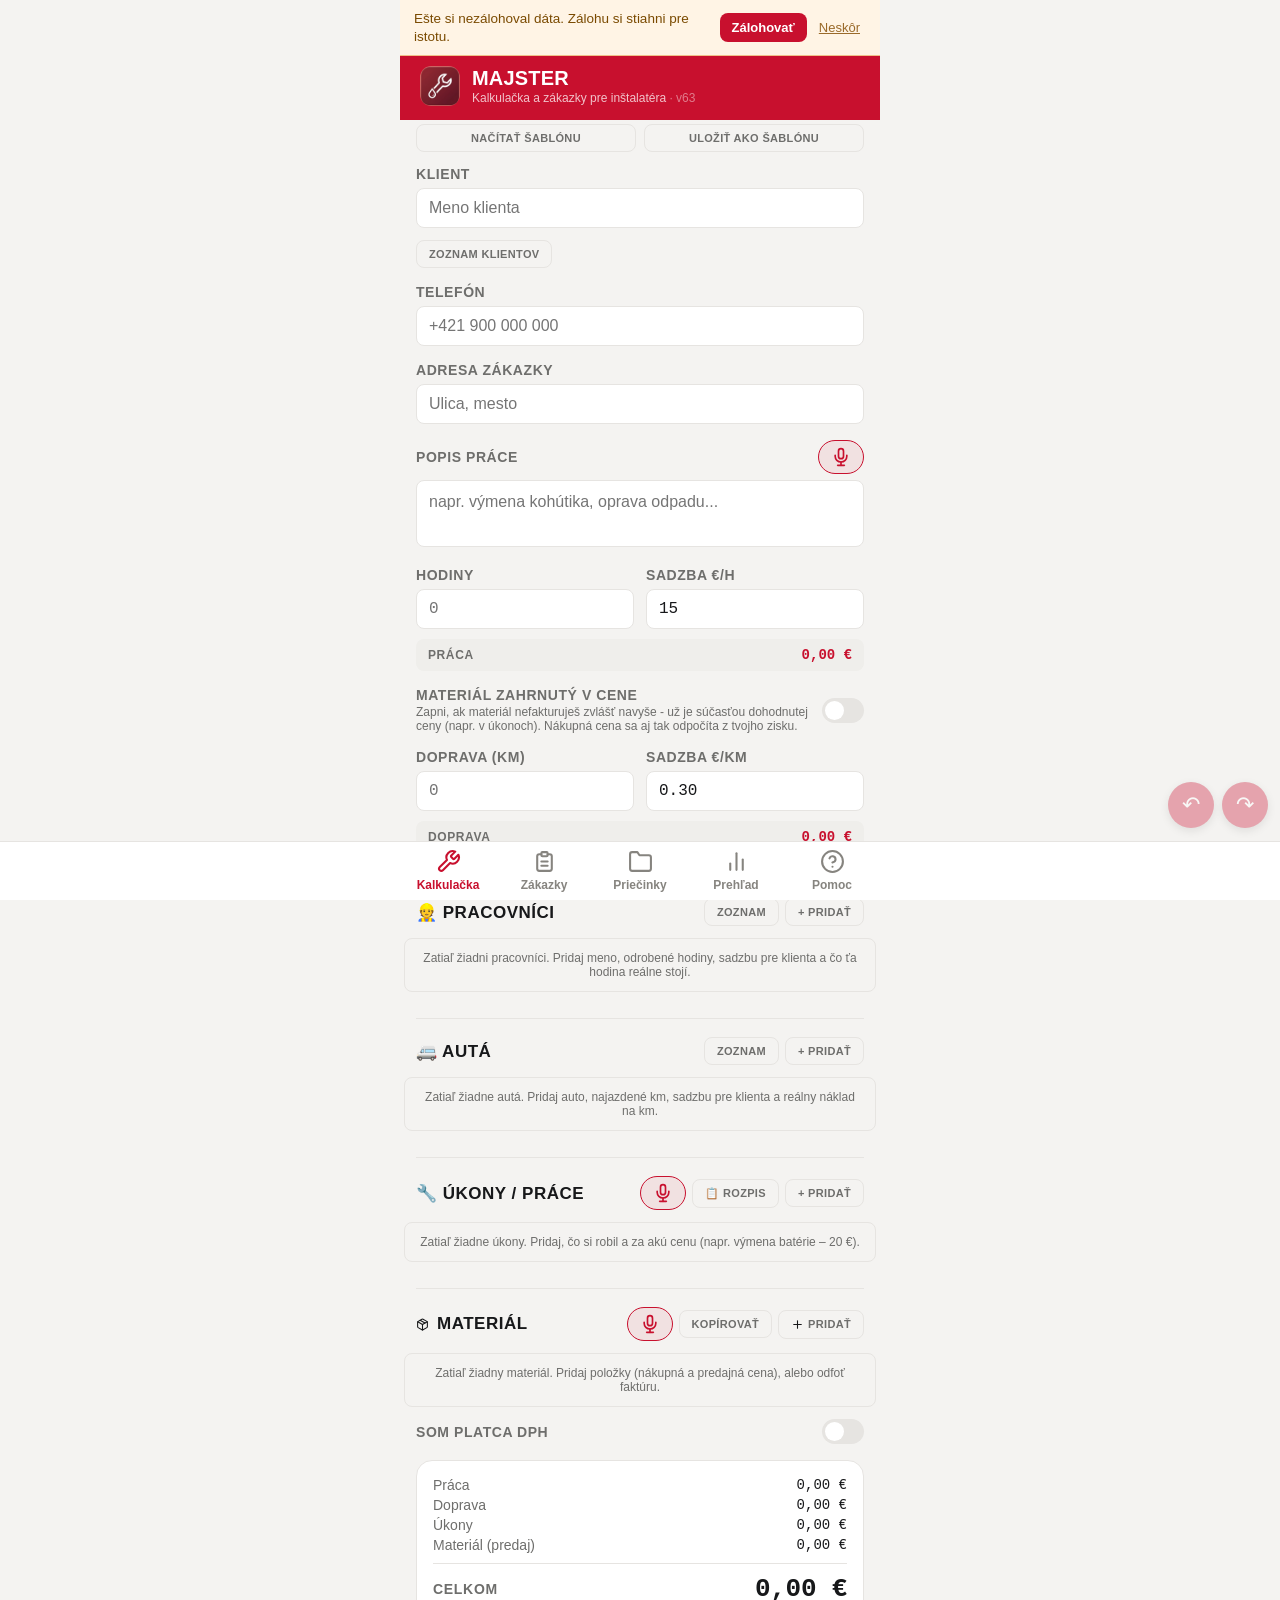
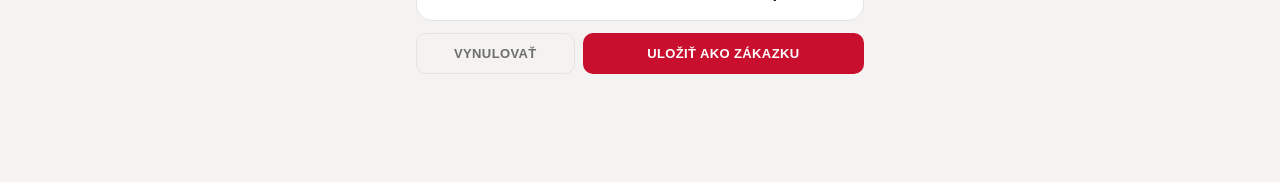
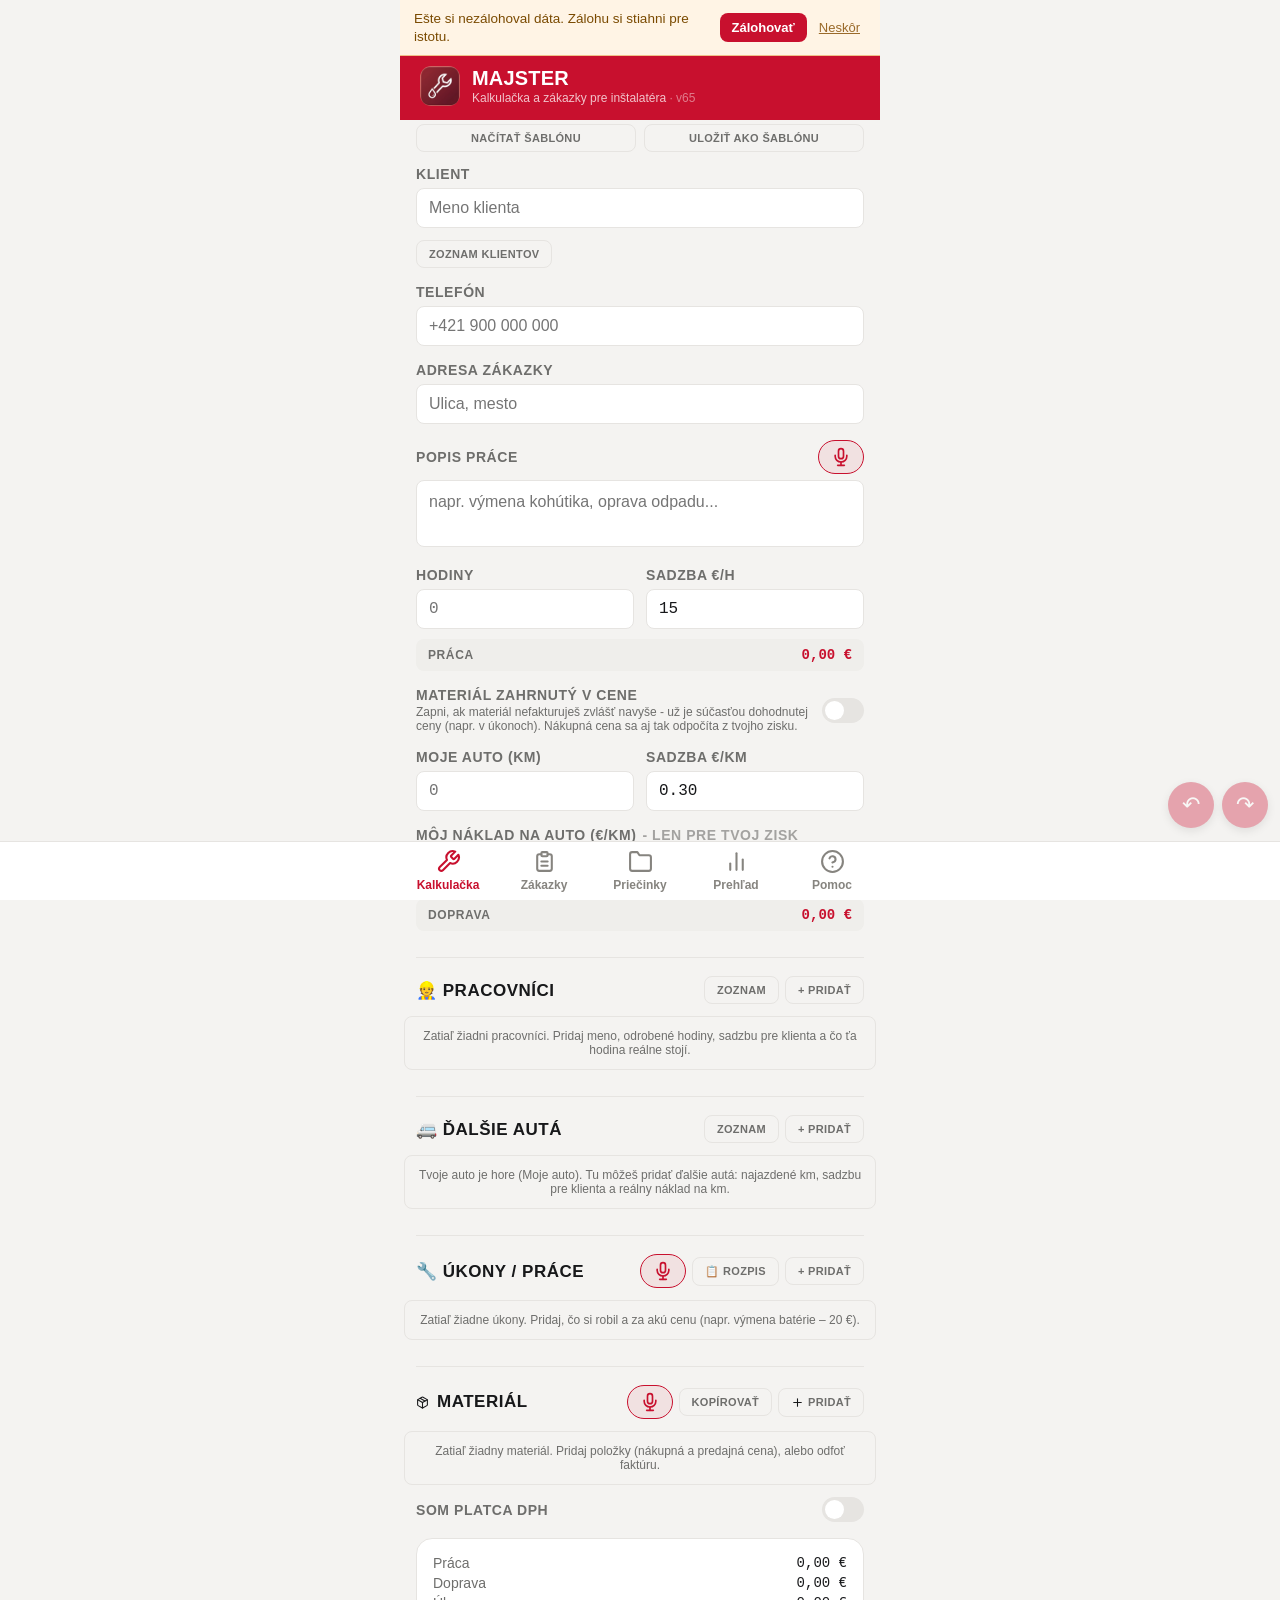
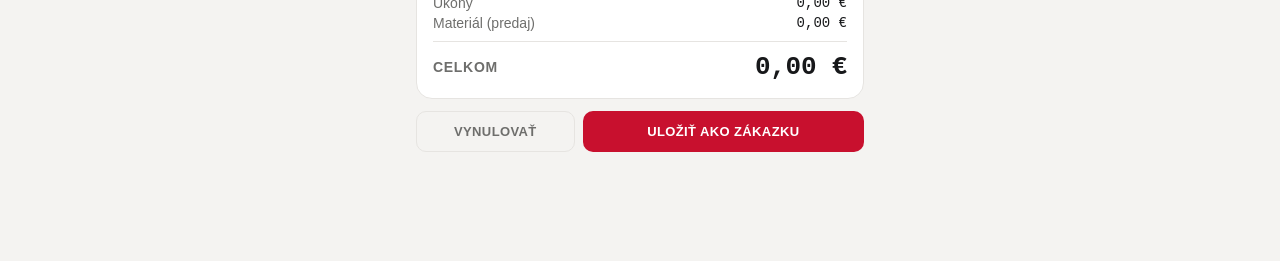
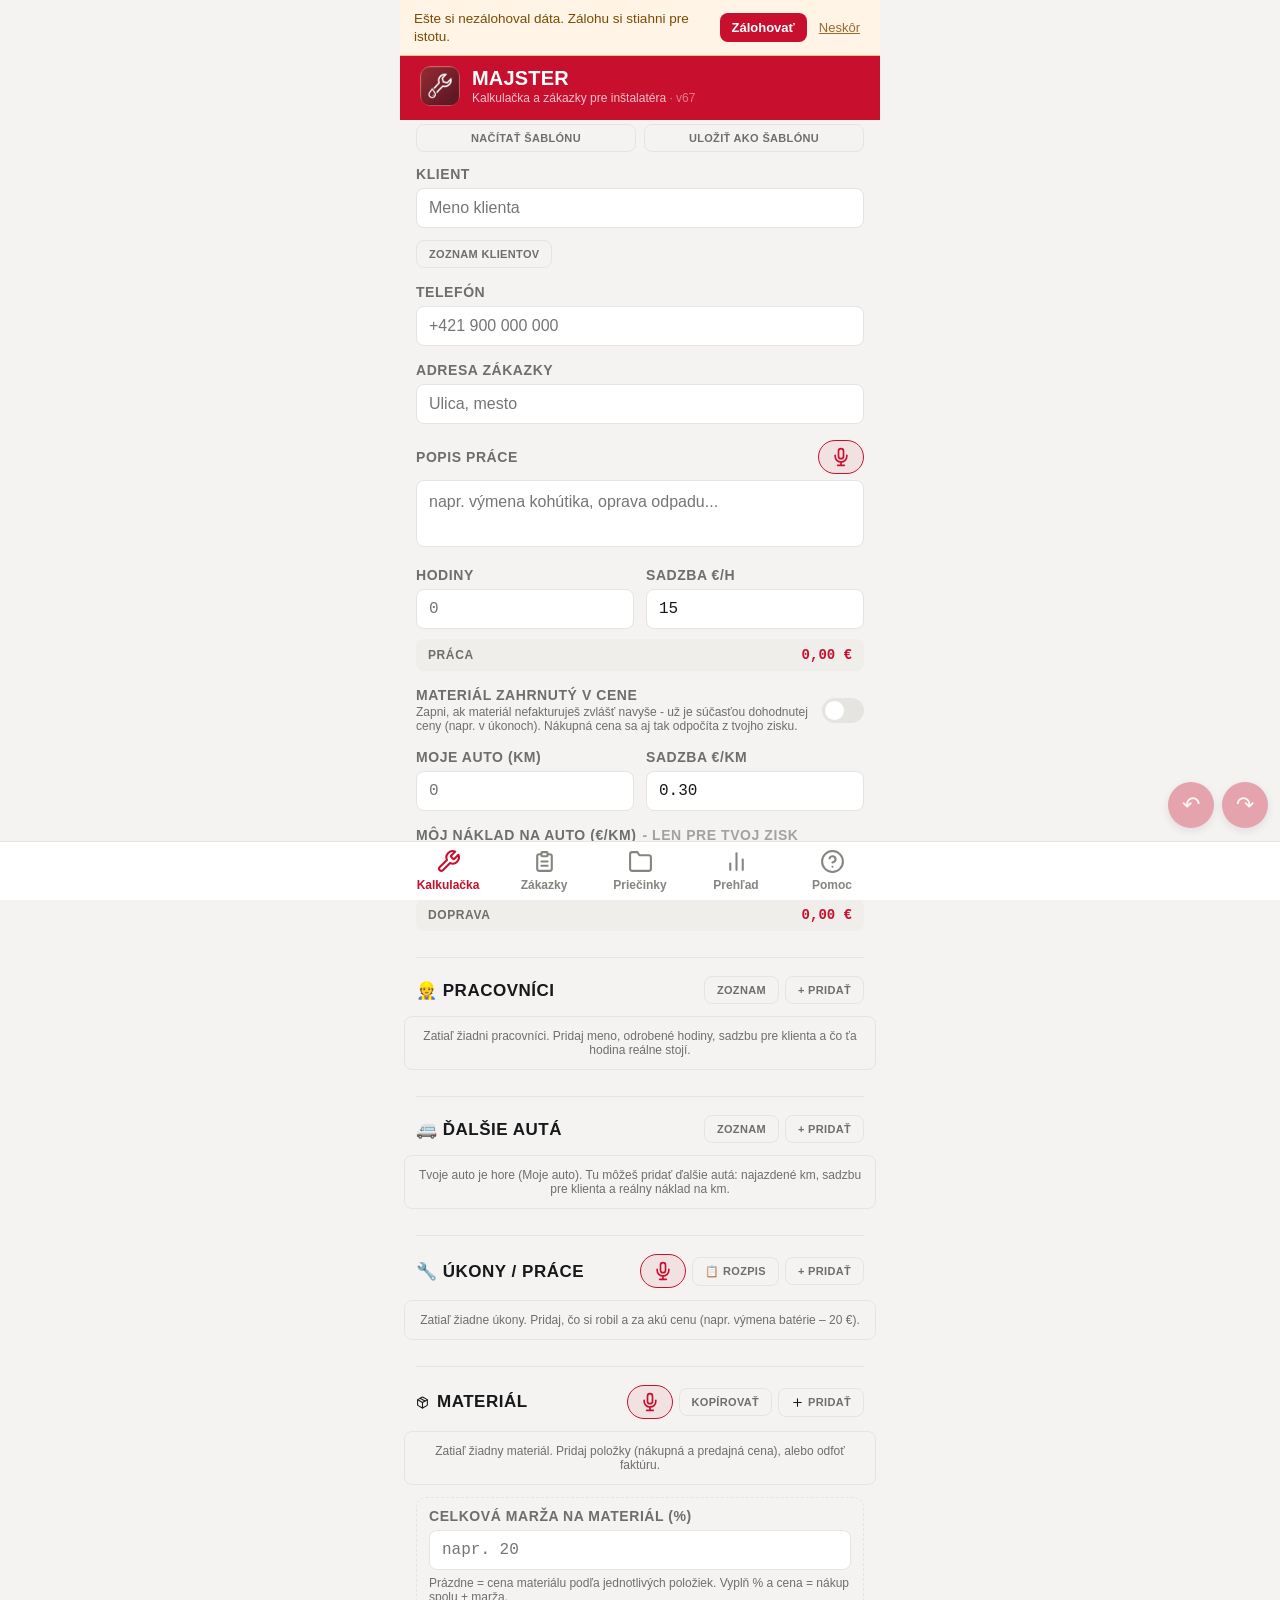
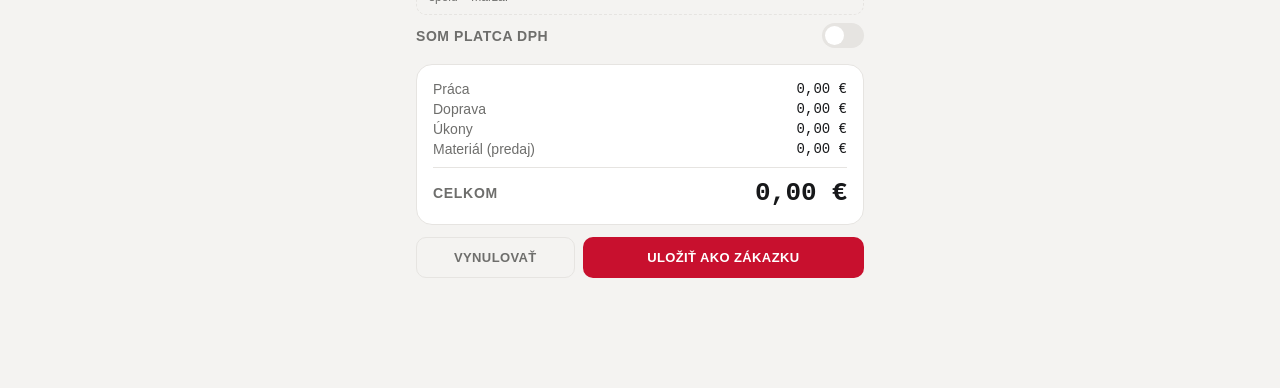
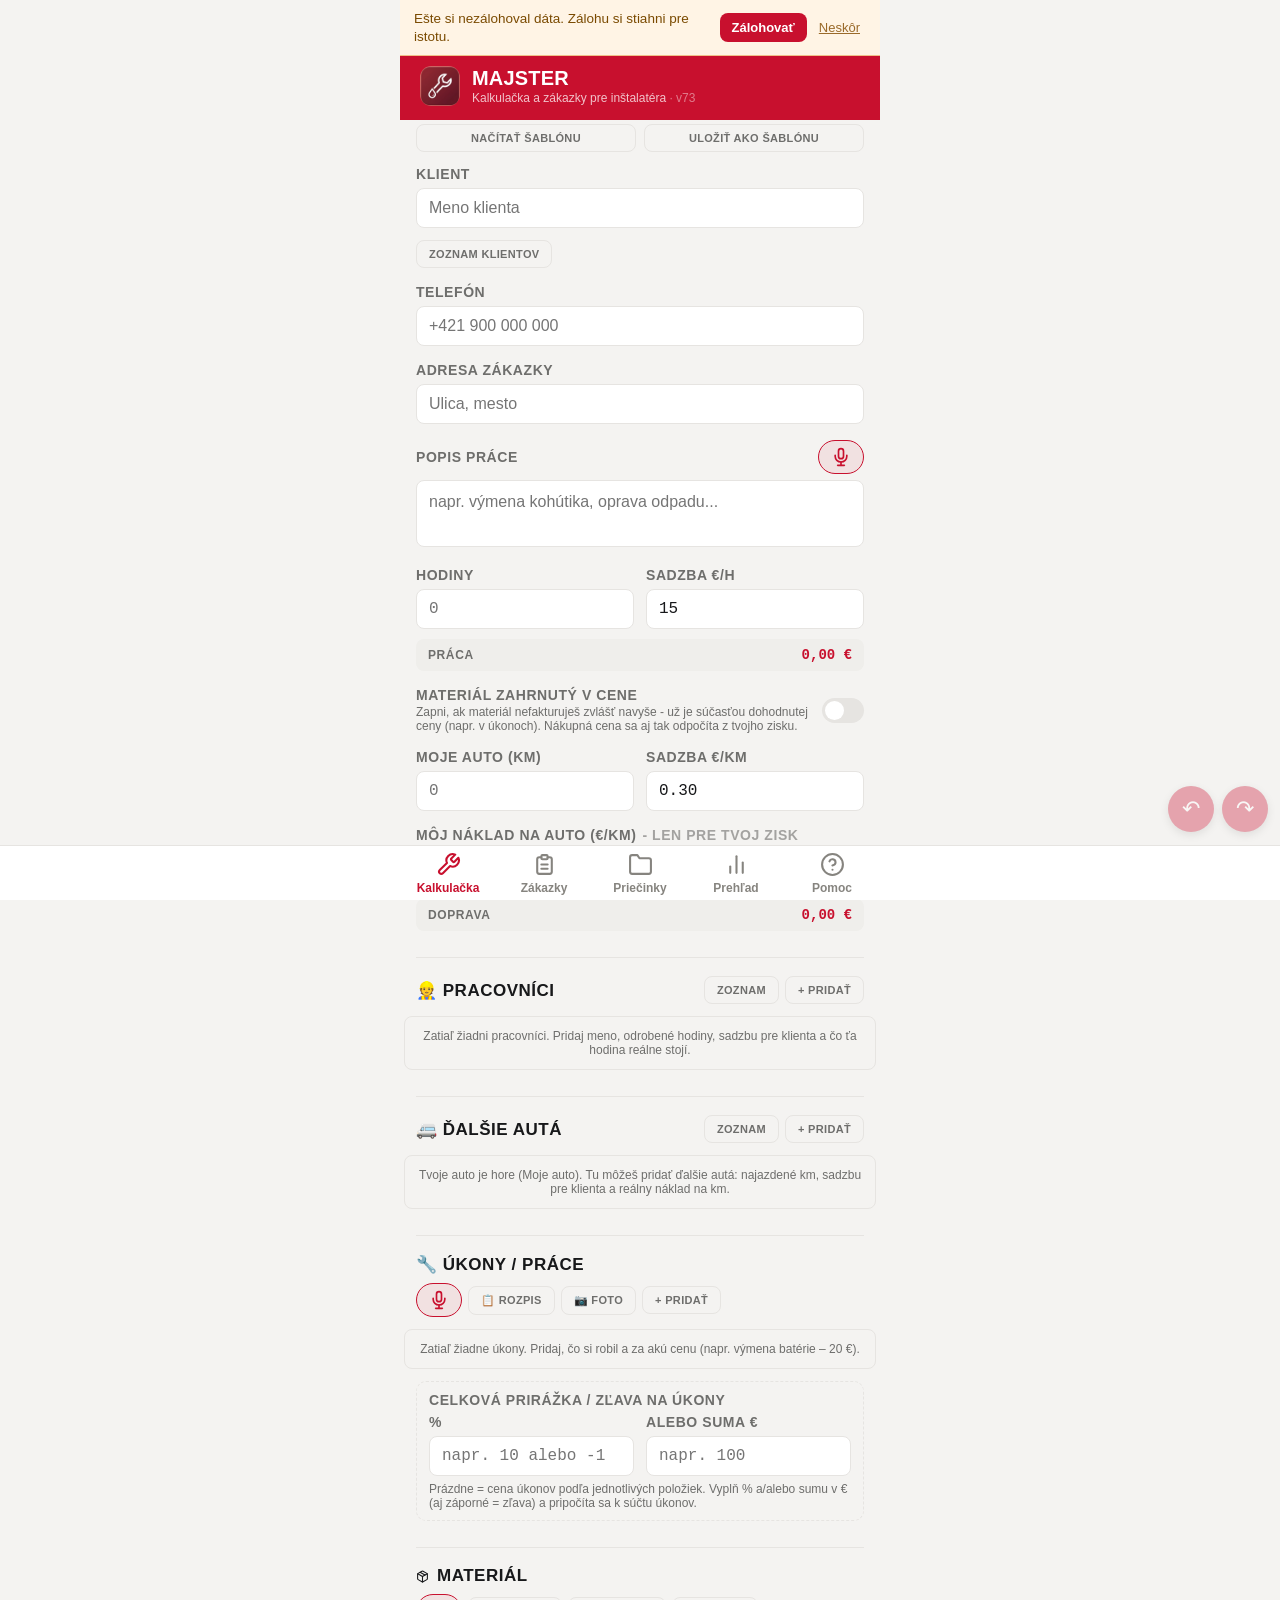
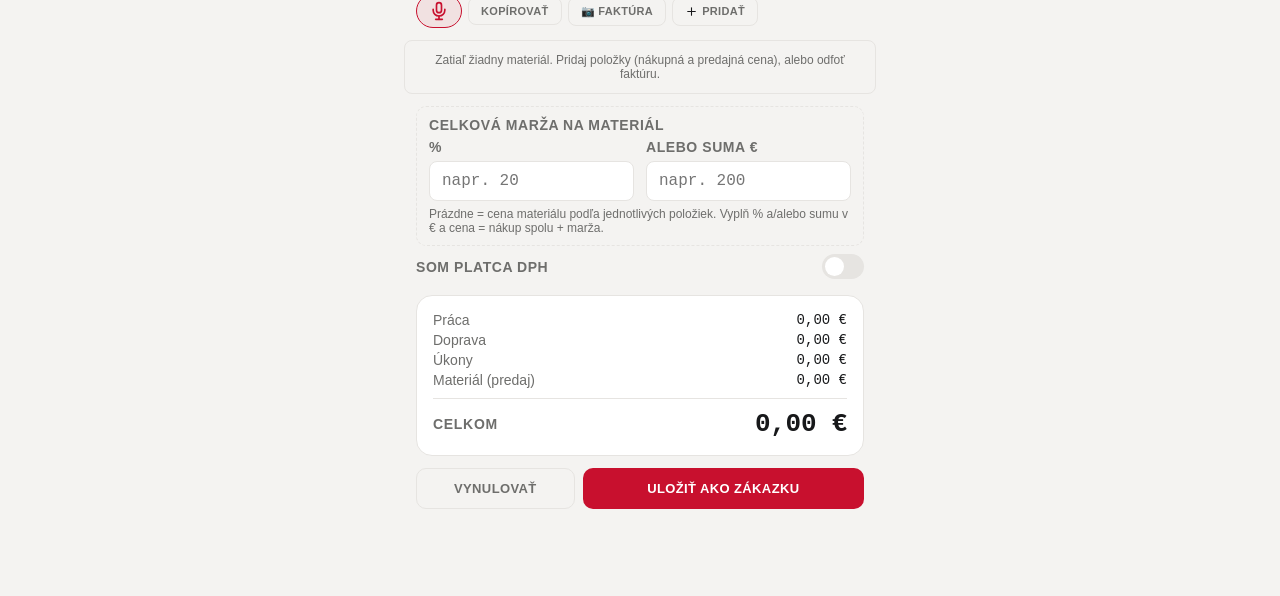
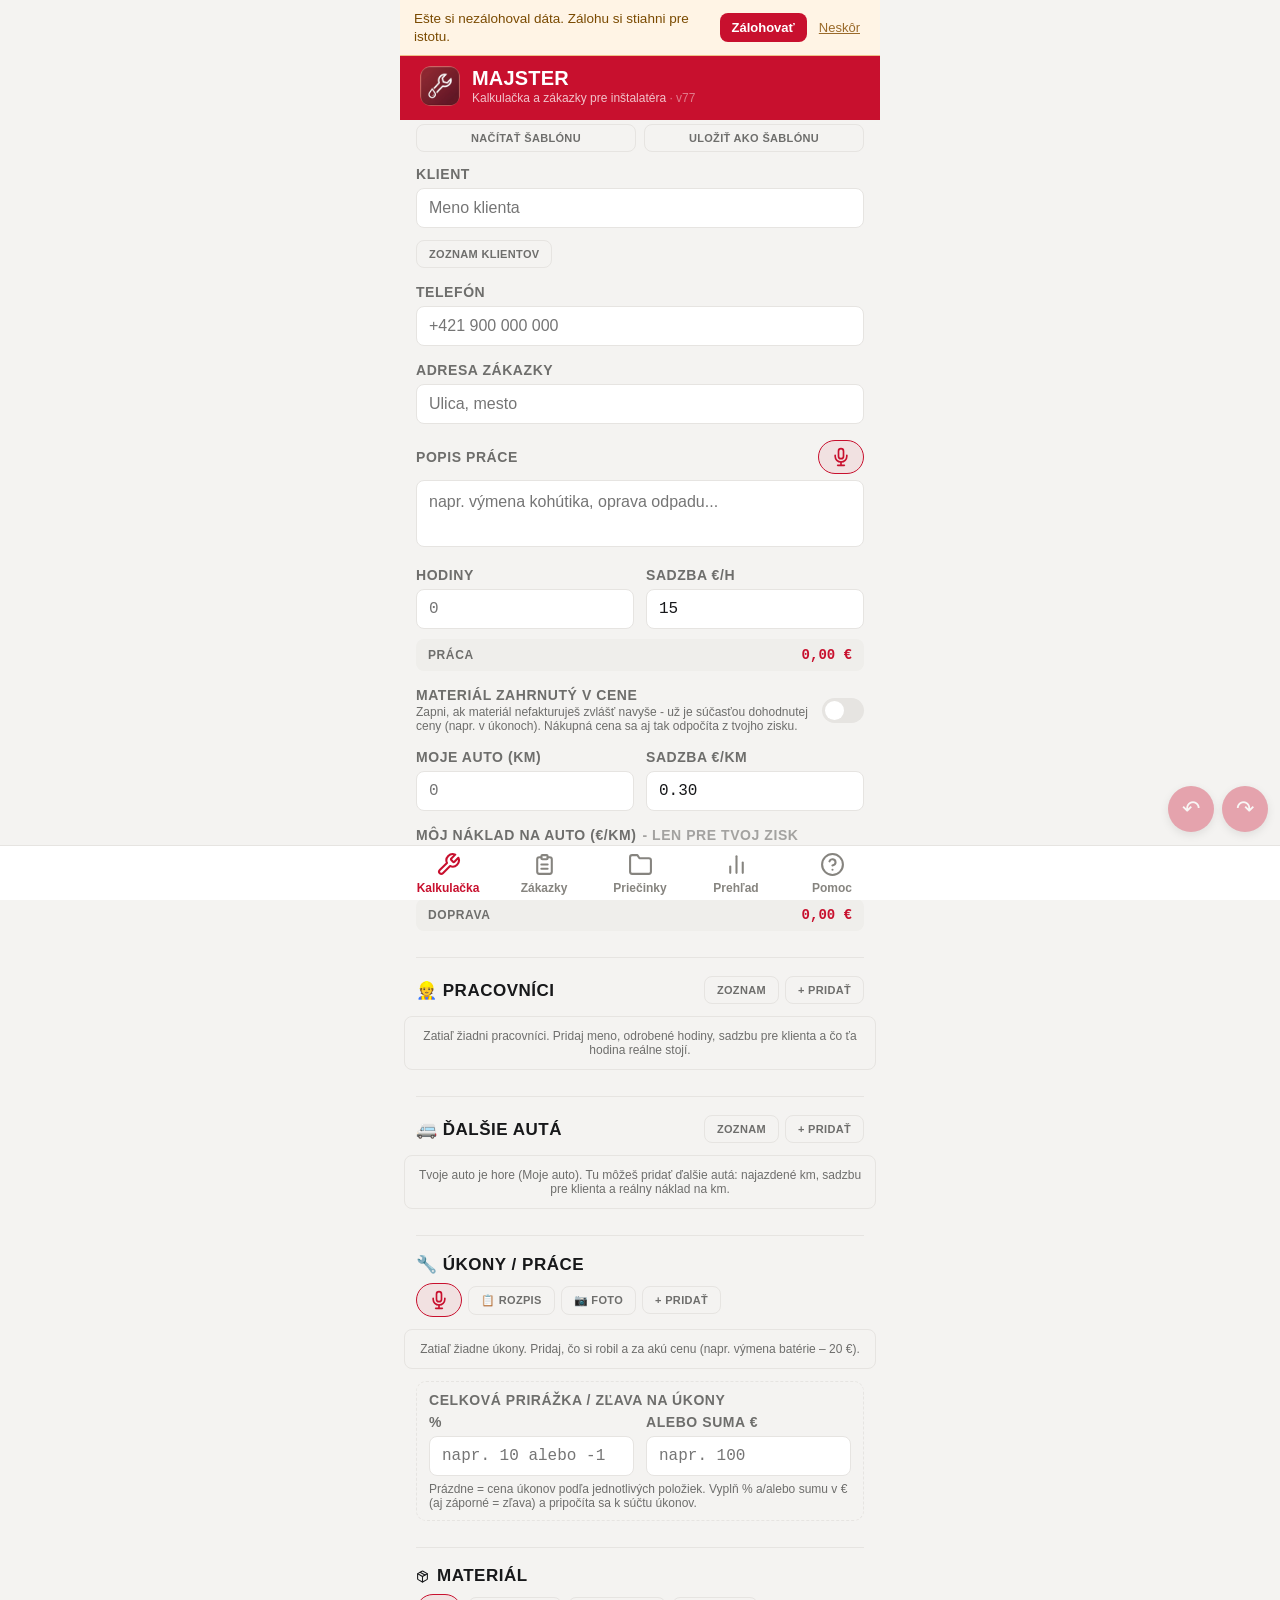
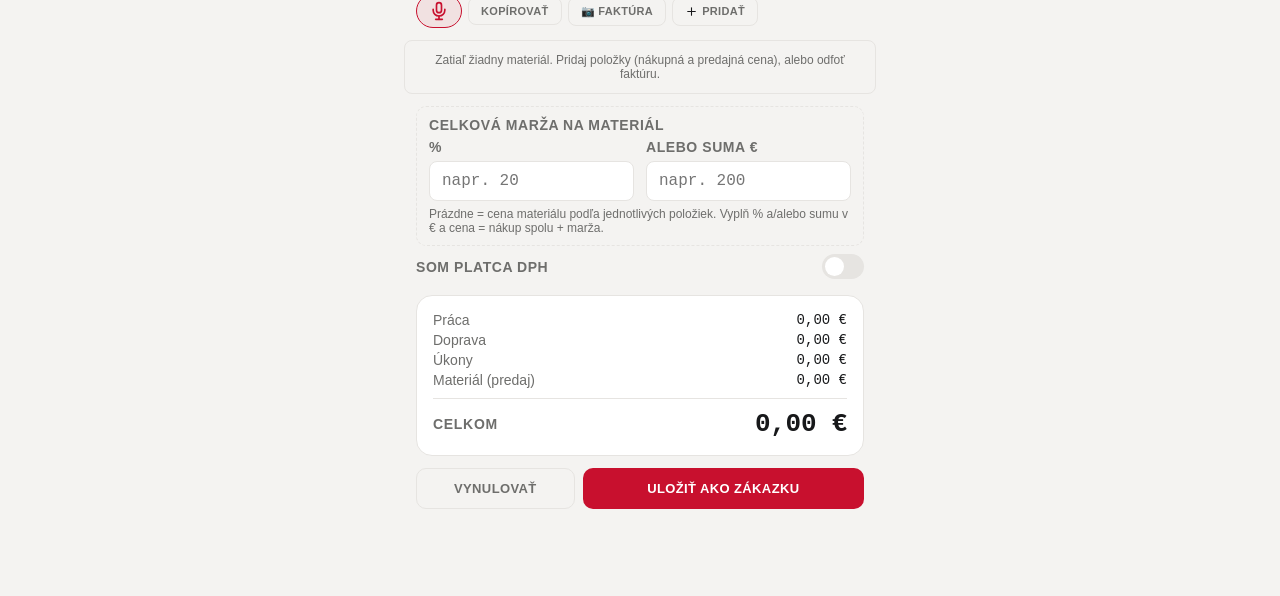
